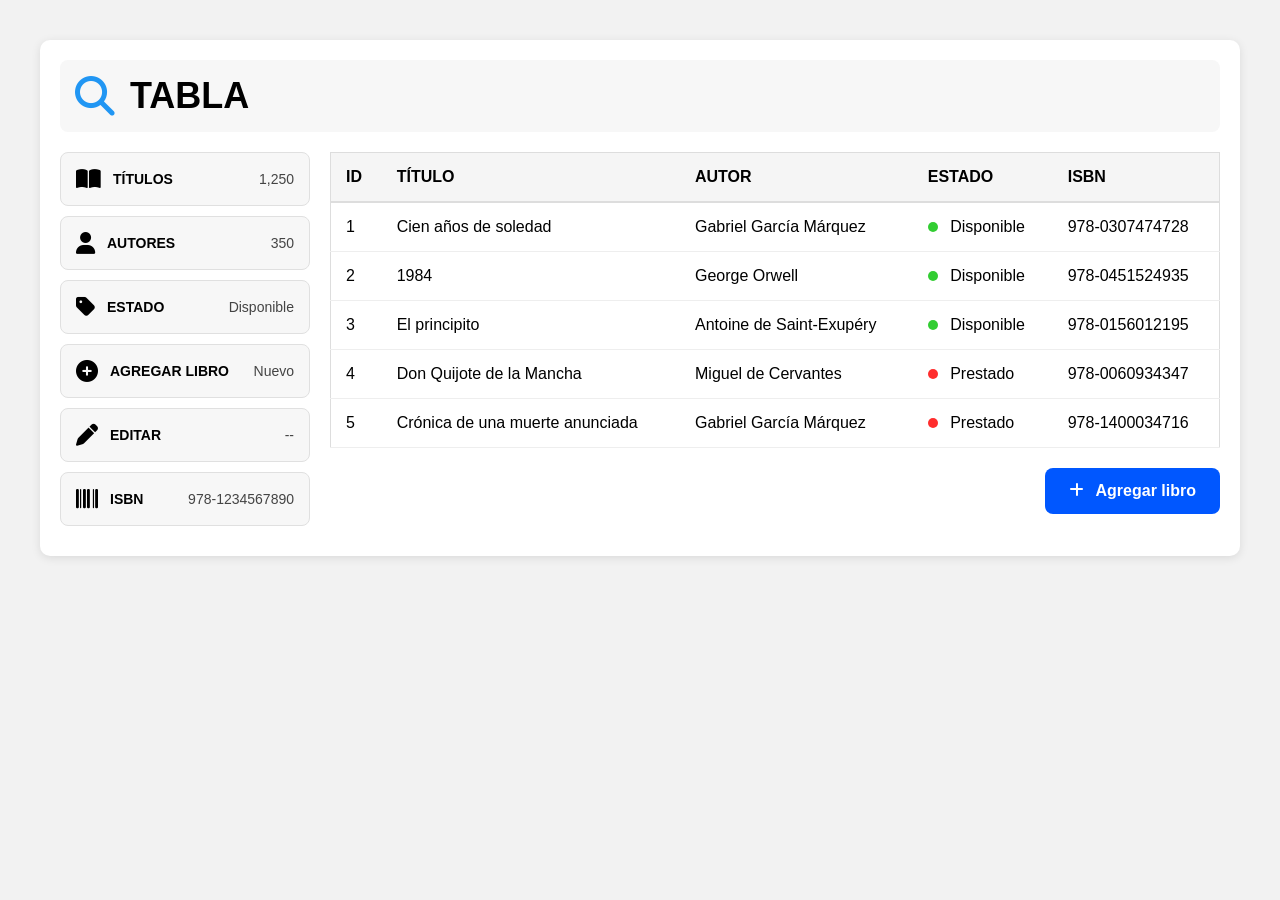
==== eleazar.html @ e44c34a1 "termine mi parte" ====
<!DOCTYPE html>
<html lang="en">
<head>
    <meta charset="UTF-8">
    <meta name="viewport" content="width=device-width, initial-scale=1.0">
    <link rel="stylesheet" href="eleazar.css">
     <link rel="stylesheet" href="https://cdnjs.cloudflare.com/ajax/libs/font-awesome/6.5.1/css/all.min.css">
    <title>Document</title>
</head>
<body>


<div class="contenedor">

   
    <div class="titulo">
        <i class="fas fa-search"></i>
        <h2>TABLA</h2>
    </div>

    <div class="contenido">

       
        <div class="mio">

            <div class="item">
                <i class=" fas fa-book-open"></i>
                <div>
                    <strong>TÍTULOS</strong>
                </div>
                <span>1,250</span>
            </div>

            <div class="item">
                <i class="fas fa-user"></i>
                <div>
                    <strong>AUTORES</strong>
                </div>
                <span>350</span>
            </div>

            <div class="item">
                <i class="fas fa-tag"></i>
                <div>
                    <strong>ESTADO</strong>
                </div>
                <span>Disponible</span>
            </div>

            <div class="item">
                <i class="fas fa-circle-plus"></i>
                <div>
                    <strong>AGREGAR LIBRO</strong>
                </div>
                <span>Nuevo</span>
            </div>

            <div class="item">
                <i class="fas fa-pen"></i>
                <div>
                    <strong>EDITAR</strong>
                </div>
                <span>--</span>
            </div>

            <div class="item">
                <i class="fas fa-barcode"></i>
                <div>
                    <strong>ISBN</strong>
                </div>
                <span>978-1234567890</span>
            </div>

        </div>

        
        <div class="tabla-contenedor">

            <table>
                <thead>
                    <tr>
                    <th>ID</th>
                    <th>TÍTULO</th>
                    <th>AUTOR</th>
                    <th>ESTADO</th>
                    <th>ISBN</th>
                    </tr>
                </thead>

                <tbody>
                    <tr>
                        <td>1</td>
                        <td>Cien años de soledad</td>
                        <td>Gabriel García Márquez</td>
                        <td>
                            <span class="estado disponible"></span>
                            Disponible
                        </td>
                        <td>978-0307474728</td>
                    </tr>

                    <tr>
                        <td>2</td>
                        <td>1984</td>
                        <td>George Orwell</td>
                        <td>
                            <span class="estado disponible"></span>
                            Disponible
                        </td>
                        <td>978-0451524935</td>
                    </tr>

                    <tr>
                        <td>3</td>
                        <td>El principito</td>
                        <td>Antoine de Saint-Exupéry</td>
                        <td>
                            <span class="estado disponible"></span>
                            Disponible
                        </td>
                        <td>978-0156012195</td>
                    </tr>

                    <tr>
                        <td>4</td>
                        <td>Don Quijote de la Mancha</td>
                        <td>Miguel de Cervantes</td>
                        <td>
                            <span class="estado prestado"></span>
                            Prestado
                        </td>
                        <td>978-0060934347</td>
                    </tr>

                    <tr>
                        <td>5</td>
                        <td>Crónica de una muerte anunciada</td>
                        <td>Gabriel García Márquez</td>
                        <td>
                            <span class="estado prestado"></span>
                            Prestado
                        </td>
                        <td>978-1400034716</td>
                    </tr>
                </tbody>
            </table>

            <div class="acciones">
                <button class="button">
                    <i class="fas fa-plus"></i>
                    Agregar libro
                </button>
            </div>

        </div>

    </div>

</div>

</body>
</html>
</body>
</html>
---- eleazar.css ----
*{
    margin:0;
    padding:0;
    box-sizing:border-box;
    font-family:Arial, Helvetica, sans-serif;
}

body{
    background:#f2f2f2;
    padding:40px;
}

.contenedor{
    background:white;
    border-radius:10px;
    padding:20px;
    box-shadow:0 2px 10px rgba(0,0,0,.1);
}

.titulo{
    display:flex;
    align-items:center;
    gap:15px;
    padding:15px;
    background:#f7f7f7;
    border-radius:8px;
    margin-bottom:20px;
}

.titulo i{
    font-size:40px;
    color:#2196f3;
}

.titulo h2{
    font-size:36px;
}

.contenido{
    display:flex;
    gap:20px;
}


.mio{
    width:250px;
}

.item{
    background:#f7f7f7;
    border-radius:8px;
    padding:15px;
    display:flex;
    align-items:center;
    justify-content:space-between;
    margin-bottom:10px;
    border:1px solid #e0e0e0;
}

.item i{
    font-size:22px;
    color:#000;
}

.item div{
    flex:1;
    margin-left:12px;
}

.item strong{
    font-size:14px;
}

.item span{
    font-size:14px;
    color:#444;
}


.tabla-contenedor{
    flex:1;
}

table{
    width:100%;
    border-collapse:collapse;
    background:white;
    border:1px solid #ddd;
}

thead{
    background:#f5f5f5;
}

th{
    padding:15px;
    text-align:left;
    border-bottom:2px solid #ddd;
}

td{
    padding:15px;
    border-bottom:1px solid #eee;
}

tbody tr:hover{
    background:#fafafa;
}

.estado{
    display:inline-block;
    width:10px;
    height:10px;
    border-radius:50%;
    margin-right:8px;
}

.disponible{
    background:#32cd32;
}

.prestado{
    background:#ff2d2d;
}

.acciones{
    display:flex;
    justify-content:flex-end;
    margin-top:20px;
}

.button{
    background:#0057ff;
    color:white;
    border:none;
    padding:14px 24px;
    border-radius:8px;
    cursor:pointer;
    font-size:16px;
    font-weight:bold;
}

.button:hover{
    background:#0046cf;
}

.button i{
    margin-right:8px;
}
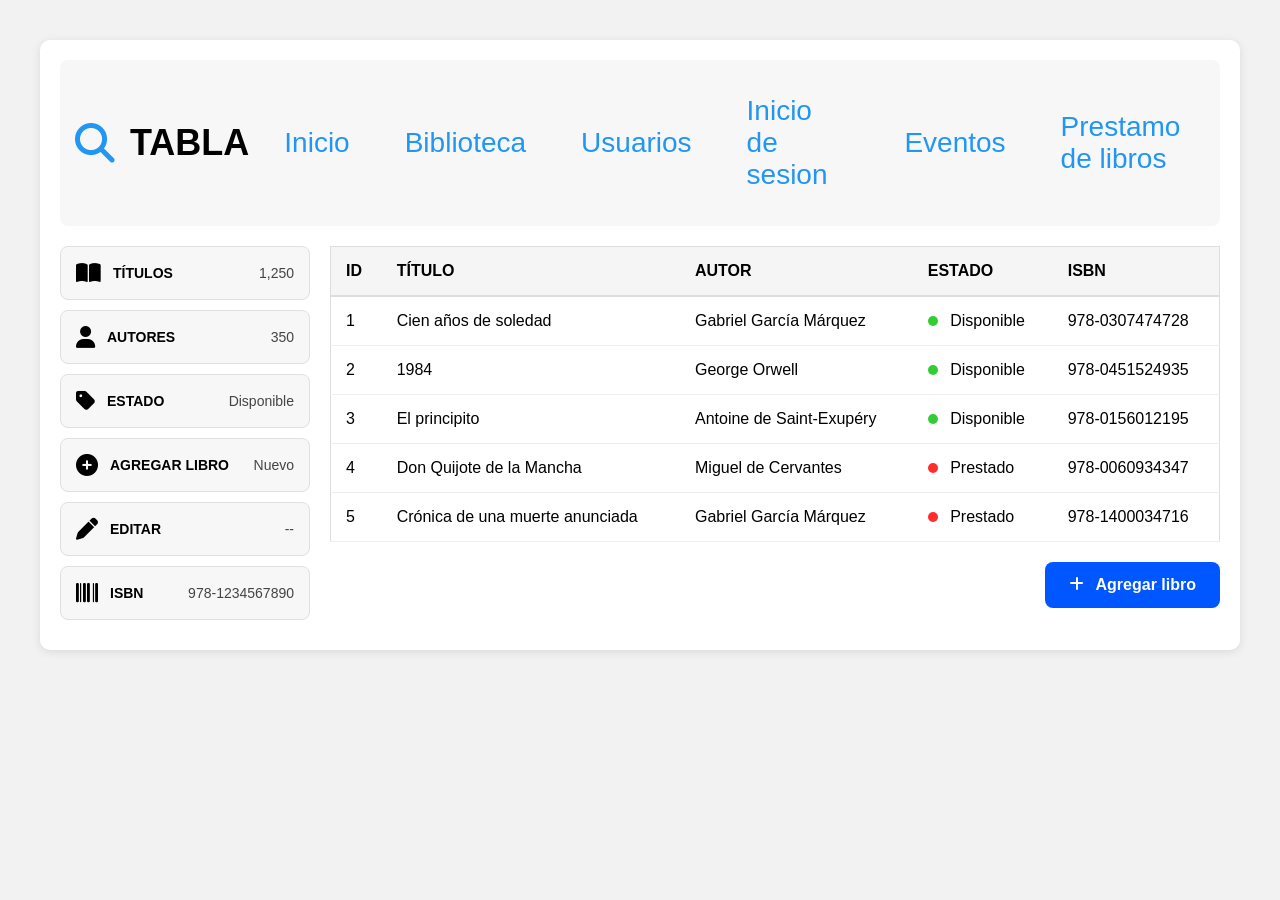
==== commit a69e70bb: "termine de agregar la media para que funcione en todaS LAS plataformas" ====
--- a/eleazar.html
+++ b/eleazar.html
@@ -16,6 +16,12 @@
     <div class="titulo">
         <i class="fas fa-search"></i>
         <h2>TABLA</h2>
+        <a class="titulo" href ="index.html">Inicio</a>
+        <a class="titulo" href="leandro.html">Biblioteca</a>
+        <a class="titulo" href="steven.html">Usuarios</a>
+        <a  class="titulo" href="gael.html">Inicio de sesion</a>
+        <a  class="titulo" href="selvin.html">Eventos</a>
+        <a  class="titulo" href="eleazar.html">Prestamo de libros</a>
     </div>
 
     <div class="contenido">
--- a/eleazar.css
+++ b/eleazar.css
@@ -10,6 +10,133 @@
     padding:40px;
 }
 
+@media (min-width: 1200px){
+
+    .contenedor{
+        max-width: 1400px;
+        margin: auto;
+    }
+
+    .titulo a{
+        font-size: 22px;
+    }
+
+    .mio{
+        width: 280px;
+    }
+}
+
+
+@media (max-width: 1199px){
+
+    body{
+        padding: 20px;
+    }
+
+    .contenido{
+        flex-direction: column;
+    }
+
+    .mio{
+        width: 100%;
+        display: grid;
+        grid-template-columns: repeat(2,1fr);
+        gap: 10px;
+    }
+
+    .item{
+        margin-bottom: 0;
+    }
+
+    .titulo{
+        flex-wrap: wrap;
+        justify-content: center;
+        text-align: center;
+    }
+
+    .titulo h2{
+        width: 100%;
+    }
+
+    .titulo a{
+        font-size: 18px;
+    }
+
+    table{
+        font-size: 14px;
+    }
+}
+
+
+@media (max-width: 767px){
+
+    body{
+        padding: 10px;
+    }
+
+    .titulo{
+        flex-direction: column;
+        text-align: center;
+        gap: 10px;
+    }
+
+    .titulo i{
+        font-size: 30px;
+    }
+
+    .titulo h2{
+        font-size: 24px;
+    }
+
+    .titulo a{
+        font-size: 16px;
+        display: block;
+    }
+
+    .contenido{
+        flex-direction: column;
+    }
+
+    .mio{
+        width: 100%;
+        display: flex;
+        flex-direction: column;
+    }
+
+    .item{
+        padding: 12px;
+    }
+
+    .item strong,
+    .item span{
+        font-size: 12px;
+    }
+
+    .tabla-contenedor{
+        overflow-x: auto;
+    }
+
+    table{
+        min-width: 700px;
+        font-size: 12px;
+    }
+
+    th,
+    td{
+        padding: 10px;
+    }
+
+    .acciones{
+        justify-content: center;
+    }
+
+    .button{
+        width: 100%;
+        padding: 12px;
+        font-size: 14px;
+    }
+}
+
 .contenedor{
     background:white;
     border-radius:10px;
@@ -27,16 +154,23 @@
     margin-bottom:20px;
 }
 
-.titulo i{
+.titulo a{
+    margin: 5px ;
+    text-decoration: none;
+    font-size: 28px;
+
+}
+
+.titulo i,a{
     font-size:40px;
     color:#2196f3;
 }
 
-.titulo h2{
+.titulo h2,a{
     font-size:36px;
 }
 
-.contenido{
+.contenido ,a{
     display:flex;
     gap:20px;
 }
